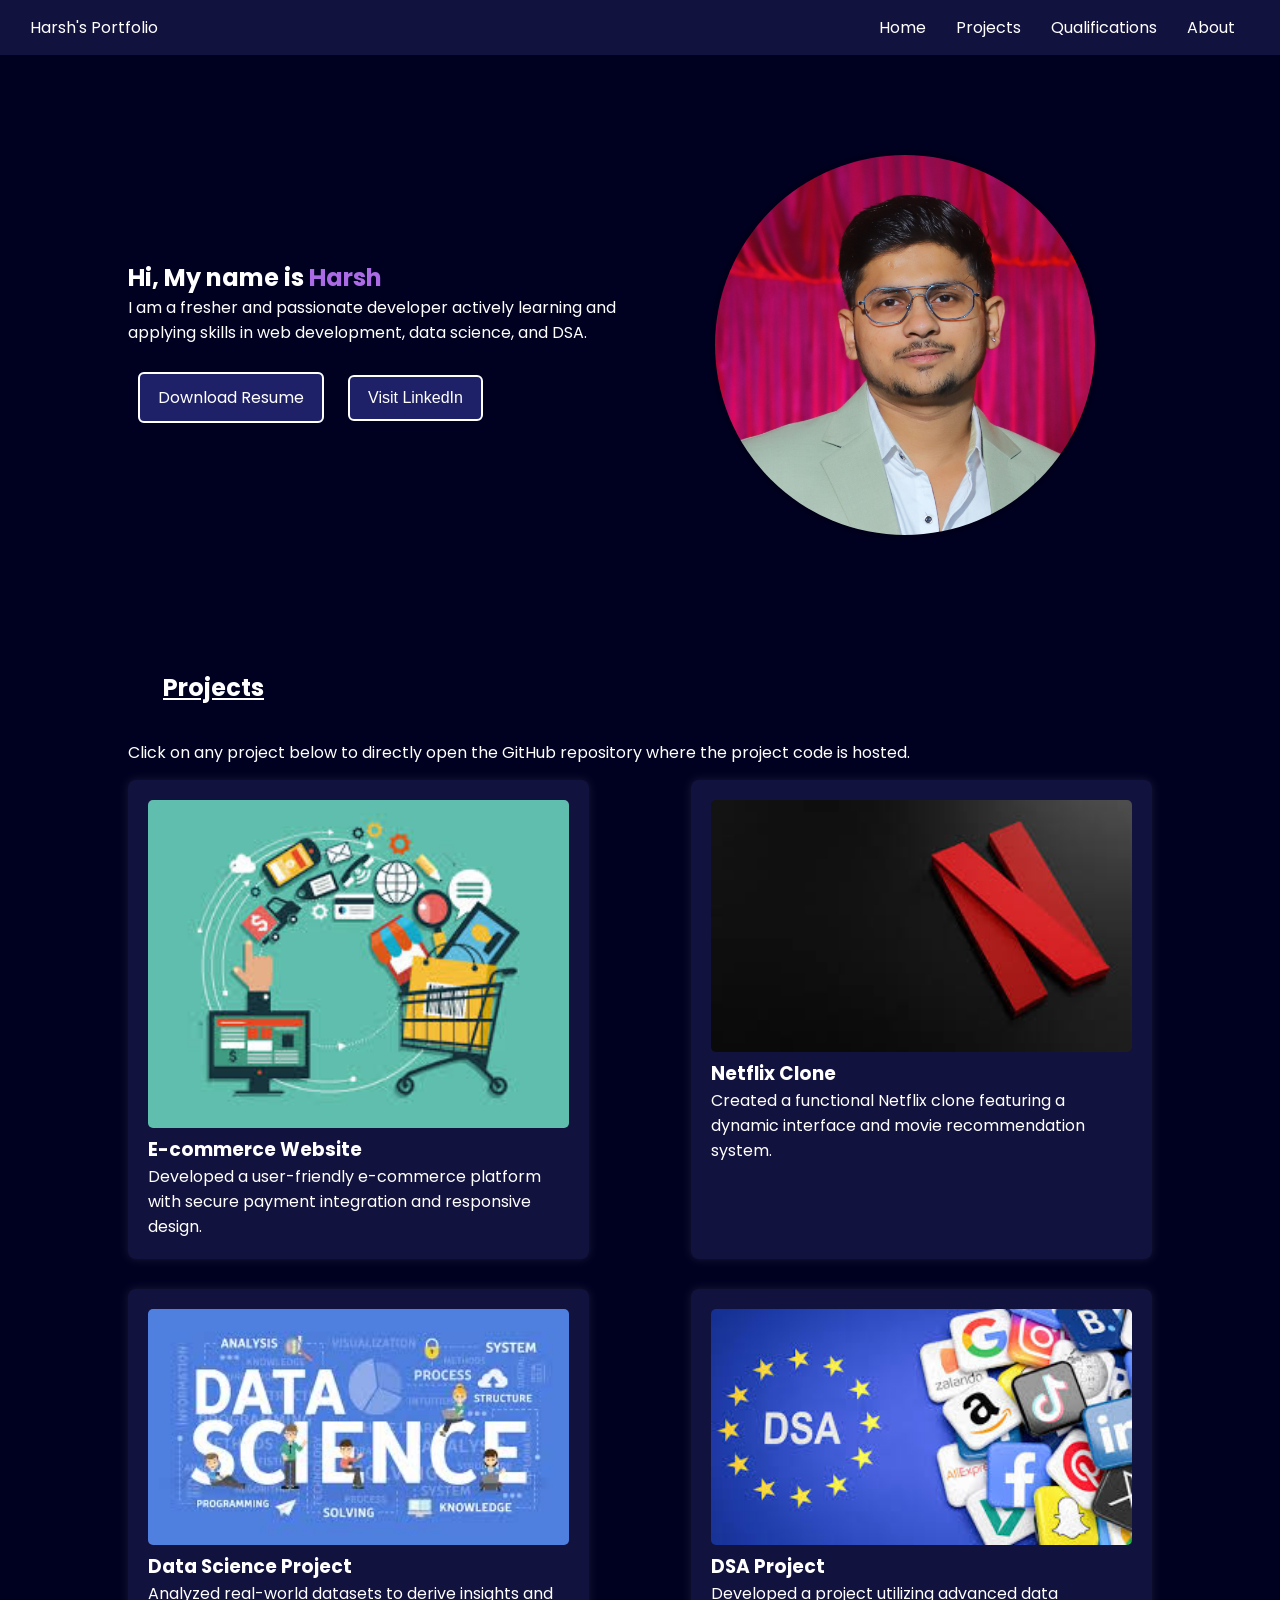
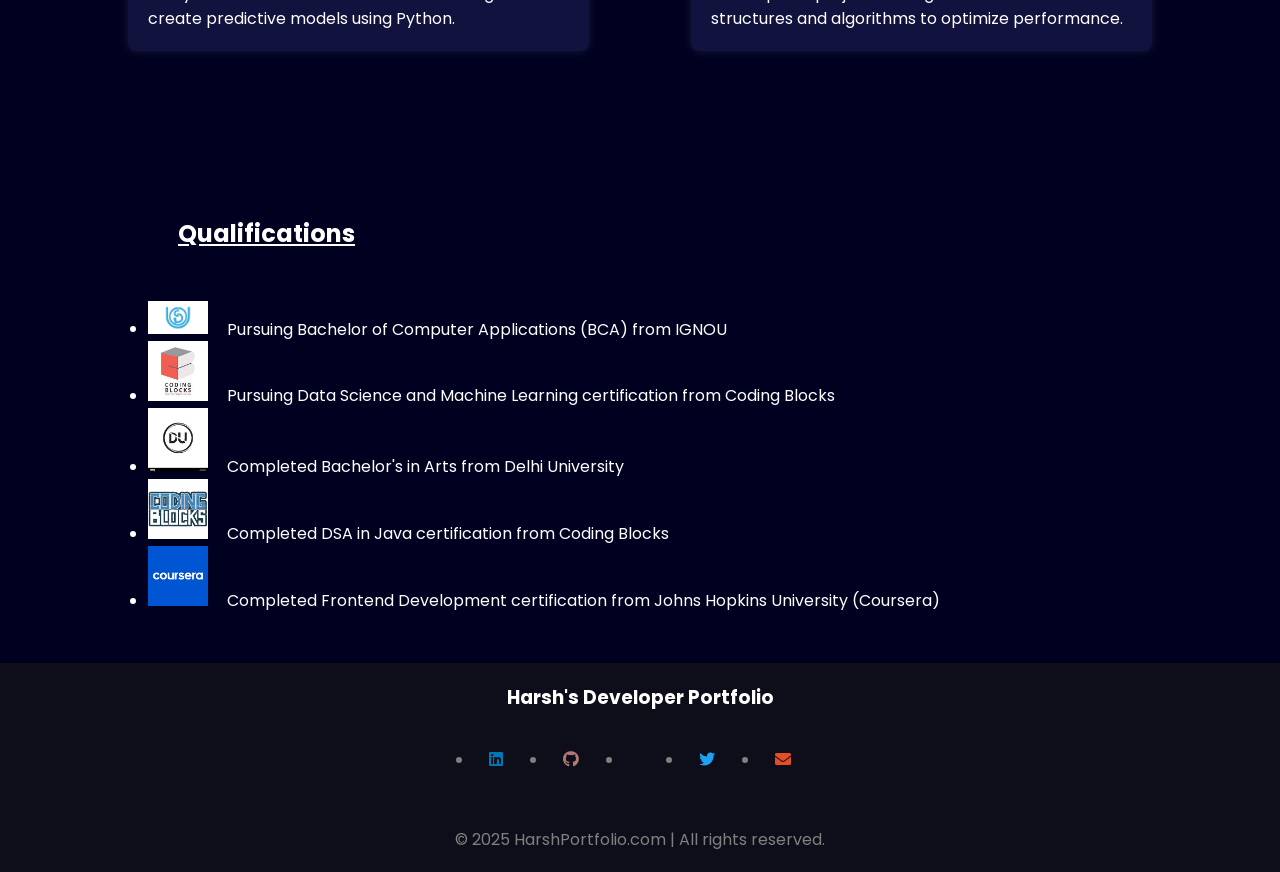
==== index.html @ de27eed6 "new files" ====
<!DOCTYPE html>
<html lang="en">

<head>
    <meta charset="UTF-8">
    <meta name="viewport" content="width=device-width, initial-scale=1.0">
    <title>Harsh Developer Portfolio</title>
    <link href="https://fonts.googleapis.com/css2?family=Poppins:wght@100;200;300;400;600;700;900&display=swap" rel="stylesheet">
    <link rel="stylesheet" href="https://cdnjs.cloudflare.com/ajax/libs/font-awesome/5.15.4/css/all.min.css">
    <link rel="stylesheet" href="style.css">
</head>

<body>
    <!-- Navigation -->
    <header>
        <nav>
            <div>Harsh's Portfolio</div>
            <ul>
                <li><a href="#home">Home</a></li>
               
                <li><a href="#projects">Projects</a></li>
                <li><a href="#qualifications">Qualifications</a></li>
                <li><a href="#About">About</a></li>
                <!--<li><a href="#contact">Contact</a></li>-->
            </ul>
        </nav>
    </header>

    <!-- Introduction Section -->
    <main>
        <section class="firstSection section" id="home">
            <div class="leftSection">
                <h1>Hi, My name is <span>Harsh</span></h1>
                <p>I am a fresher and passionate <span id="element"></span> developer actively learning and applying skills in web development, data science, and DSA.</p>
                <div class="buttons">
                    <a href="newone.pdf" download="Harsh_Sisodia_Resume" class="btn">Download Resume</a>
                    <button class="btn" onclick="window.open('https://www.linkedin.com/in/harsh-sisodia-aab249288', '_blank')">Visit LinkedIn</button>
                </div>
            </div>
            <div class="rightSection">
                <img src="harsh.jpg" alt="Harsh's Profile Image">
            </div>
        </section>

        <!-- Projects Section -->
        <section class="projects section" id="projects">
            <h2>Projects</h2>
            <p class="github-info">
                Click on any project below to directly open the GitHub repository where the project code is hosted.
            </p>
            <div class="project-list">
                <div class="project-item">
                    <a href="https://github.com/981816H/ecommerce-website" target="_blank">
                        <img src="ecommerce.jpg" alt="E-commerce Project">
                    </a>
                    <h3><a href="https://github.com/981816H/ecommerce-website" target="_blank" class="project-link">E-commerce Website</a></h3>
                    <p>Developed a user-friendly e-commerce platform with secure payment integration and responsive design.</p>
                </div>

                <div class="project-item">
                    <a href="https://github.com/981816H/netflix-clone" target="_blank">
                        <img src="netflix_clone.jpg" alt="Netflix Clone Project">
                    </a>
                    <h3><a href="https://github.com/981816H/netflix-clone" target="_blank" class="project-link">Netflix Clone</a></h3>
                    <p>Created a functional Netflix clone featuring a dynamic interface and movie recommendation system.</p>
                </div>

                <div class="project-item">
                    <a href="https://github.com/981816H/data-science-project" target="_blank">
                        <img src="data_science.jpg" alt="Data Science Project">
                    </a>
                    <h3><a href="https://github.com/981816H/data-science-project" target="_blank" class="project-link">Data Science Project</a></h3>
                    <p>Analyzed real-world datasets to derive insights and create predictive models using Python.</p>
                </div>

                <div class="project-item">
                    <a href="https://github.com/981816H/dsa-project" target="_blank">
                        <img src="dsa_project.jpg" alt="DSA Project">
                    </a>
                    <h3><a href="https://github.com/981816H/dsa-project" target="_blank" class="project-link">DSA Project</a></h3>
                    <p>Developed a project utilizing advanced data structures and algorithms to optimize performance.</p>
                </div>
            </div>
        </section>

        <!-- Qualifications Section -->
        <section class="qualifications section" id="qualifications">
            <h2>Qualifications</h2>
            <ul>
                <li><img src="ignou_logo.jpg" alt="IGNOU"> Pursuing Bachelor of Computer Applications (BCA) from IGNOU</li>
                <li><img src="coding_blocks.jpg" alt="Coding Blocks"> Pursuing Data Science and Machine Learning certification from Coding Blocks</li>
                <li><img src="du_logo.jpg" alt="Delhi University"> Completed Bachelor's in Arts from Delhi University</li>
                <li><img src="coding_blocks_java.jpg" alt="Java DSA"> Completed DSA in Java certification from Coding Blocks</li>
                <li><img src="coursera.jpg" alt="Coursera"> Completed Frontend Development certification from Johns Hopkins University (Coursera)</li>
            </ul>
        </section>
    </main>

    <!-- Footer -->
    <footer id="About">
        <div class="footer">
            <div>
                <h3>Harsh's Developer Portfolio</h3>
            </div>
            <div>
                <ul>
                    <li><a href="https://www.linkedin.com/in/harsh-sisodia-aab249288" target="_blank" style="color: #0077b5;"><i class="fab fa-linkedin"></i></a></li>
                    <li><a href="https://github.com/981816H" target="_blank" style="color: #b27878;"><i class="fab fa-github"></i></a></li>
                    <li><a href="https://leetcode.com/u/Harshsisodia/" target="_blank" style="color:rgb(246, 246, 187)"><i class="fab fa-leetcode"></i></a></li>
                    <li><a href="https://twitter.com" target="_blank" style="color: #1da1f2;"><i class="fab fa-twitter"></i></a></li>
                    <li><a href="mailto:harshsisodia@example.com" target="_blank" style="color: #e44d26;"><i class="fas fa-envelope"></i></a></li>
                </ul>
            </div>
        </div>
        <div class="footer-rights">
            &copy; 2025 HarshPortfolio.com | All rights reserved.
        </div>
    </footer>

    <!-- JavaScript for Animations (Optional) -->
    <script>
        // Add animations or additional functionality here if needed
    </script>
</body>

</html>
---- style.css ----
/* Reset and Global Styles */
* {
    margin: 0;
    padding: 0;
    box-sizing: border-box;
}

body {
    background-color: rgb(0, 0, 33);
    color: white;
    font-family: 'Poppins', sans-serif;
}

/* Navigation */
nav {
    display: flex;
    justify-content: space-between;
    align-items: center;
    padding: 15px 30px;
    background-color: rgb(18, 18, 62);
}

nav ul {
    display: flex;
    list-style: none;
}

nav ul li {
    margin: 0 15px;
}

nav ul li a {
    text-decoration: none;
    color: white;
    transition: color 0.3s;
}

nav ul li a:hover {
    color: rgb(153, 153, 226);
}

/* Sections */
.section {
    padding: 50px 10%;
}

.firstSection {
    display: flex;
    justify-content: space-between;
    align-items: center;
    flex-wrap: wrap;
    margin-top: 50px;
}

.leftSection {
    max-width: 500px;
}

.leftSection h1 span {
    color: rgb(170, 107, 228);
}

.buttons {
    margin-top: 20px;
}

.btn {
    text-decoration: none;
    padding: 12px 18px;
    background-color: #1e2167;
    color: white;
    border: 2px solid white;
    border-radius: 6px;
    font-size: 16px;
    margin: 10px;
    cursor: pointer;
    transition: background-color 0.3s, color 0.3s;
}

.btn:hover {
    background-color: white;
    color: #1e2167;
}

.rightSection {
    display: flex;
    justify-content: center;
    align-items: center;
    flex: 1;
    padding-left: 30px;
}

.rightSection img {
    width: 380px;
    /* Adjust to your preferred size */
    height: 380px;
    /* Adjust to keep it square */
    border-radius: 50%;
    object-fit: cover;
    box-shadow: 0 0 10px rgba(0, 0, 0, 0.5);
}

/* Projects Section */
.projects h2{

    margin: 30px 30px;
    padding: 5px;
    text-decoration: underline;

}

.project-list {
    display: flex;
    flex-wrap: wrap;
    justify-content: space-between;
}


.project-item {
    width: 45%;
    background-color: rgb(18, 18, 62);
    margin: 15px 0;
    padding: 20px;
    border-radius: 8px;
    box-shadow: 0 0 10px rgba(255, 255, 255, 0.1);
}


.project-item img {
    width: 100%;
    height: auto;
    border-radius: 5px;
}

.project-link {
    text-decoration: none;
    color: white;
    /* Ensure link text is white */
}

.project-link:hover {
    color: rgb(153, 153, 226);
    /* Adjust color on hover */
}

/* Qualifications Section */
.qualifications h2 {
    margin: 30px 30px;
    padding: 20px;
    text-decoration: underline;
}

.qualifications ul {
    list-style: disc;
    margin-left: 20px;
}

.qualifications img {
    width: 60px;
    margin-right: 15px;
}

/* Footer */
footer {
    background-color: #0e0e1a;
    padding: 20px;
}

.footer {
    display: flex;
    justify-content: center;
    /* Centers the footer content horizontally */
    flex-direction: column;
    /* Stacks the <ul> elements vertically */
    align-items: center;
    /* Ensures each <ul> is centered horizontally */
    width: 100%;
    text-align: center;
    /* Centers the text inside each <ul> */
}

.footer ul {
    display: flex;
    /* Displays <li> items horizontally */
    padding: 0;
    margin: 20px 0;
    /* Adds vertical space between <ul> elements */

}

.footer li {
    color: grey;
    margin: 15px;
    /* Adds horizontal spacing between <li> items */
}

.footer li a {
    color: grey;
    margin: 15px;
    /* Adds horizontal spacing between <li> items */
}

.footer-rights {
    text-align: center;
    color: grey;
    margin-top: 20px;
}

/* Media Queries */
@media (max-width: 768px) {
    .firstSection {
        flex-direction: column;
    }

    .project-item {
        width: 100%;
    }
}
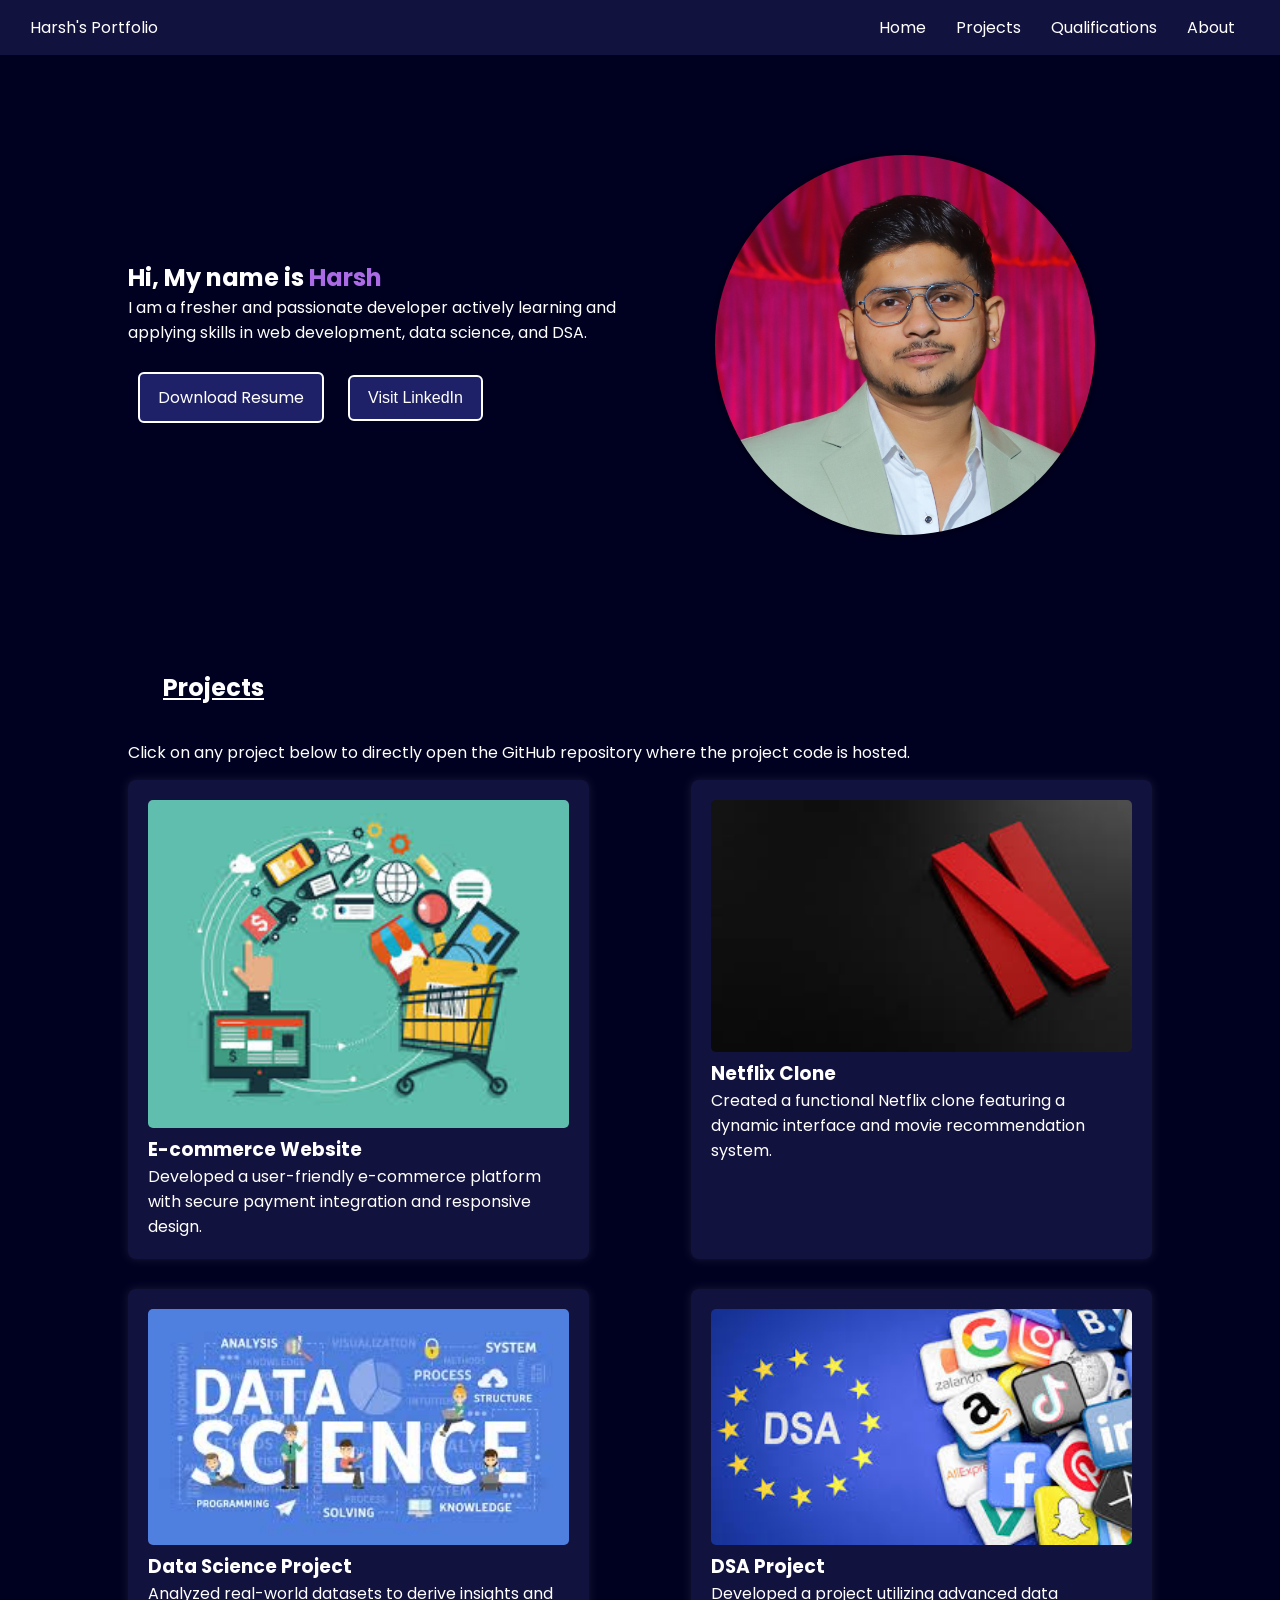
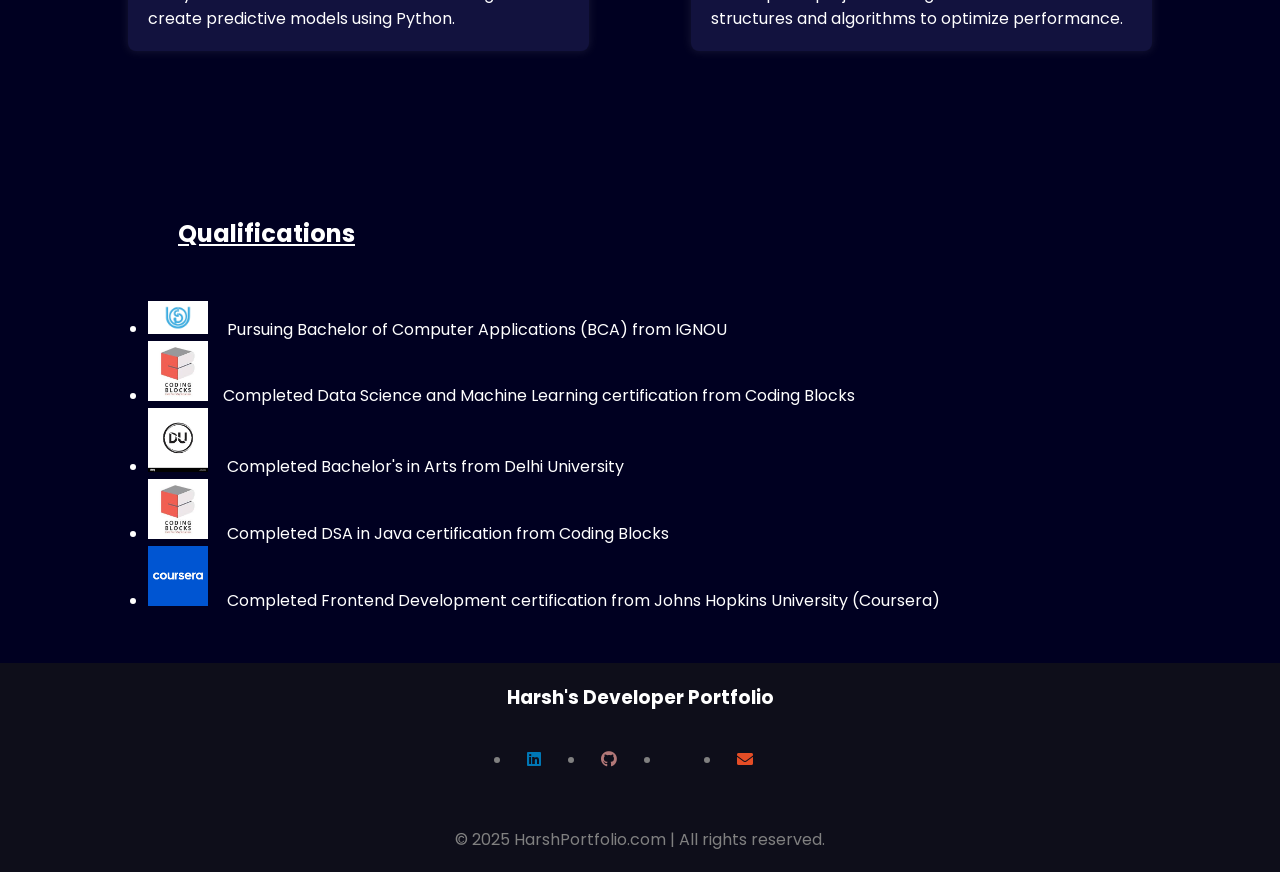
==== commit 25fbdf93: "update" ====
--- a/index.html
+++ b/index.html
@@ -33,7 +33,7 @@
                 <h1>Hi, My name is <span>Harsh</span></h1>
                 <p>I am a fresher and passionate <span id="element"></span> developer actively learning and applying skills in web development, data science, and DSA.</p>
                 <div class="buttons">
-                    <a href="newone.pdf" download="Harsh_Sisodia_Resume" class="btn">Download Resume</a>
+                    <a href="Harsh  CV .pdf" download="Harsh_Sisodia_Resume" class="btn">Download Resume</a>
                     <button class="btn" onclick="window.open('https://www.linkedin.com/in/harsh-sisodia-aab249288', '_blank')">Visit LinkedIn</button>
                 </div>
             </div>
@@ -88,9 +88,9 @@
             <h2>Qualifications</h2>
             <ul>
                 <li><img src="ignou_logo.jpg" alt="IGNOU"> Pursuing Bachelor of Computer Applications (BCA) from IGNOU</li>
-                <li><img src="coding_blocks.jpg" alt="Coding Blocks"> Pursuing Data Science and Machine Learning certification from Coding Blocks</li>
+                <li><img src="coding_blocks.jpg" alt="Coding Blocks">Completed Data Science and Machine Learning certification from Coding Blocks</li>
                 <li><img src="du_logo.jpg" alt="Delhi University"> Completed Bachelor's in Arts from Delhi University</li>
-                <li><img src="coding_blocks_java.jpg" alt="Java DSA"> Completed DSA in Java certification from Coding Blocks</li>
+                <li><img src="coding_blocks.jpg" alt="Java DSA"> Completed DSA in Java certification from Coding Blocks</li>
                 <li><img src="coursera.jpg" alt="Coursera"> Completed Frontend Development certification from Johns Hopkins University (Coursera)</li>
             </ul>
         </section>
@@ -106,8 +106,7 @@
                 <ul>
                     <li><a href="https://www.linkedin.com/in/harsh-sisodia-aab249288" target="_blank" style="color: #0077b5;"><i class="fab fa-linkedin"></i></a></li>
                     <li><a href="https://github.com/981816H" target="_blank" style="color: #b27878;"><i class="fab fa-github"></i></a></li>
-                    <li><a href="https://leetcode.com/u/Harshsisodia/" target="_blank" style="color:rgb(246, 246, 187)"><i class="fab fa-leetcode"></i></a></li>
-                    <li><a href="https://twitter.com" target="_blank" style="color: #1da1f2;"><i class="fab fa-twitter"></i></a></li>
+                    <li><a href="leetcode.png" target="_blank" style="color:rgb(246, 246, 187)"><i class="leetcode.png"></i></a></li> 
                     <li><a href="mailto:harshsisodia@example.com" target="_blank" style="color: #e44d26;"><i class="fas fa-envelope"></i></a></li>
                 </ul>
             </div>
